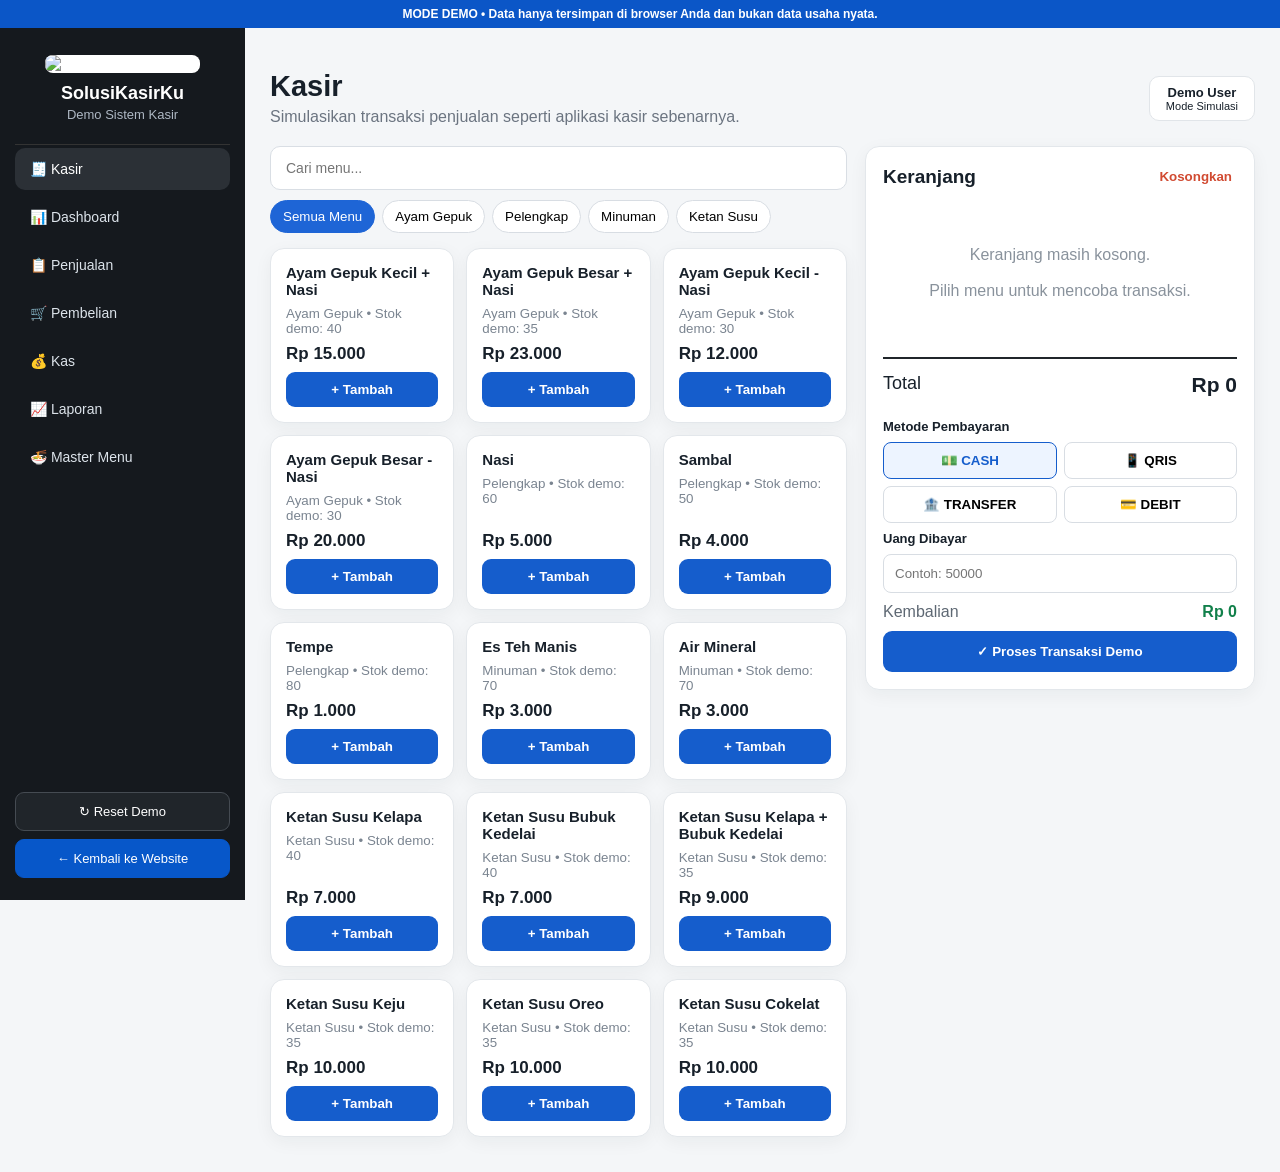
==== demo.html @ 07bee756 "Add files via upload" ====
<!DOCTYPE html>
<html lang="id">
<head>
<meta charset="UTF-8">
<meta name="viewport" content="width=device-width, initial-scale=1.0">
<meta name="description" content="Demo interaktif SolusiKasirKu - simulasi sistem kasir untuk UMKM.">
<title>Demo Sistem Kasir — SolusiKasirKu</title>
<link rel="icon" href="assets/logo.png">
<link rel="stylesheet" href="demo.css">
<style>
/* Tombol kembali dibuat sedikit lebih menonjol tanpa mengubah demo.css utama */
.back{background:#0757c9!important;border-color:#0757c9!important}
@media print{
  body *{visibility:hidden!important}
  #receiptModal,#receiptModal *{visibility:visible!important}
  #receiptModal{position:absolute!important;inset:0!important;background:#fff!important;padding:0!important}
  #receiptModal .modal-box{box-shadow:none!important;width:80mm!important;max-width:80mm!important;padding:10mm!important}
  #receiptModal .modal-actions{display:none!important}
}
</style>
</head>

<body>
<div class="demo-banner">MODE DEMO • Data hanya tersimpan di browser Anda dan bukan data usaha nyata.</div>

<aside class="sidebar">
  <div class="brand">
    <img src="assets/logo.png" alt="Logo SolusiKasirKu">
    <div>
      <h2>SolusiKasirKu</h2>
      <p>Demo Sistem Kasir</p>
    </div>
  </div>

  <button class="nav active" data-page="kasir">🧾 Kasir</button>
  <button class="nav" data-page="dashboard">📊 Dashboard</button>
  <button class="nav" data-page="penjualan">📋 Penjualan</button>
  <button class="nav" data-page="pembelian">🛒 Pembelian</button>
  <button class="nav" data-page="kas">💰 Kas</button>
  <button class="nav" data-page="laporan">📈 Laporan</button>
  <button class="nav" data-page="menu">🍜 Master Menu</button>

  <div class="sidebar-bottom">
    <button class="reset" id="resetDemo">↻ Reset Demo</button>
    <a class="back" href="index.html">← Kembali ke Website</a>
  </div>
</aside>

<main class="main">
  <div class="topbar">
    <div>
      <h1 id="pageTitle">Kasir</h1>
      <p id="pageSubtitle">Simulasikan transaksi penjualan seperti aplikasi kasir sebenarnya.</p>
    </div>
    <div class="demo-user">
      <strong>Demo User</strong><br>
      Mode Simulasi
    </div>
  </div>

  <!-- KASIR -->
  <section class="page active" id="page-kasir">
    <div class="pos-grid">
      <div class="products-panel">
        <div class="toolbar">
          <input id="searchMenu" type="search" placeholder="Cari menu...">
          <div class="chips" id="categories"></div>
        </div>
        <div class="product-grid" id="productGrid"></div>
      </div>

      <div class="card cart-panel">
        <div class="cart-head">
          <h2>Keranjang</h2>
          <button class="text-btn" id="clearCart">Kosongkan</button>
        </div>
        <div class="cart-items" id="cartItems"></div>

        <div class="cart-total">
          <span>Total</span>
          <strong id="cartTotal">Rp0</strong>
        </div>

        <div class="payment-box">
          <label>Metode Pembayaran</label>
          <div class="pay-methods">
            <button class="pay active" data-pay="CASH">💵 CASH</button>
            <button class="pay" data-pay="QRIS">📱 QRIS</button>
            <button class="pay" data-pay="TRANSFER">🏦 TRANSFER</button>
            <button class="pay" data-pay="DEBIT">💳 DEBIT</button>
          </div>

          <label id="cashLabel" for="cashPaid">Uang Dibayar</label>
          <input id="cashPaid" type="number" min="0" placeholder="Contoh: 50000">

          <div class="change">
            <span>Kembalian</span>
            <strong id="change">Rp0</strong>
          </div>

          <button class="primary big" id="checkout">✓ Proses Transaksi Demo</button>
        </div>
      </div>
    </div>
  </section>

  <!-- DASHBOARD -->
  <section class="page" id="page-dashboard">
    <div class="stats">
      <div class="stat"><span>Total Penjualan</span><strong id="dashSales">Rp0</strong></div>
      <div class="stat"><span>Transaksi</span><strong id="dashTransactions">0 transaksi</strong></div>
      <div class="stat"><span>Item Terjual</span><strong id="dashItems">0 pcs</strong></div>
      <div class="stat"><span>Kas Bersih</span><strong id="dashCash">Rp0</strong></div>
    </div>

    <div class="two-col">
      <div class="card">
        <div class="section-head">
          <h2>Grafik Penjualan</h2>
          <span class="badge">DEMO</span>
        </div>
        <div class="bars" id="dashboardBars"></div>
      </div>

      <div class="card">
        <div class="section-head">
          <h2>Menu Terlaris</h2>
          <span class="muted">berdasarkan transaksi demo</span>
        </div>
        <div id="topMenus"></div>
      </div>
    </div>
  </section>

  <!-- PENJUALAN -->
  <section class="page" id="page-penjualan">
    <div class="card">
      <div class="section-head">
        <h2>Riwayat Penjualan</h2>
        <span class="badge">DEMO</span>
      </div>
      <div class="table-wrap">
        <table>
          <thead>
            <tr>
              <th>No.</th><th>Waktu</th><th>Item</th><th>Pembayaran</th><th>Total</th><th>Aksi</th>
            </tr>
          </thead>
          <tbody id="salesTable"></tbody>
        </table>
      </div>
    </div>
  </section>

  <!-- PEMBELIAN -->
  <section class="page" id="page-pembelian">
    <div class="card">
      <div class="section-head">
        <div>
          <h2>Data Pembelian</h2>
          <p class="muted">Contoh pencatatan pembelian bahan/barang.</p>
        </div>
        <button class="primary" id="addPurchase">+ Tambah Pembelian</button>
      </div>
      <div class="table-wrap">
        <table>
          <thead><tr><th>Tanggal</th><th>Barang</th><th>Qty</th><th>Total</th></tr></thead>
          <tbody id="purchaseTable"></tbody>
        </table>
      </div>
    </div>
  </section>

  <!-- KAS -->
  <section class="page" id="page-kas">
    <div class="stats">
      <div class="stat"><span>Kas Masuk</span><strong id="cashIn">Rp0</strong></div>
      <div class="stat"><span>Kas Keluar</span><strong id="cashOut">Rp0</strong></div>
      <div class="stat"><span>Saldo Kas</span><strong id="cashBalance">Rp0</strong></div>
    </div>

    <div class="card">
      <div class="section-head">
        <div>
          <h2>Arus Kas</h2>
          <p class="muted">Simulasikan pemasukan dan pengeluaran.</p>
        </div>
        <button class="primary" id="addCash">+ Catat Kas</button>
      </div>
      <div class="table-wrap">
        <table>
          <thead><tr><th>Waktu</th><th>Keterangan</th><th>Jenis</th><th>Nominal</th></tr></thead>
          <tbody id="cashTable"></tbody>
        </table>
      </div>
    </div>
  </section>

  <!-- LAPORAN -->
  <section class="page" id="page-laporan">
    <div class="card">
      <div class="section-head">
        <div>
          <h2>Laporan Keuangan</h2>
          <p class="muted">Ringkasan berdasarkan data simulasi.</p>
        </div>
        <button class="secondary" id="printReport">🖨 Cetak Laporan</button>
      </div>
      <div id="reportContent"></div>
    </div>
  </section>

  <!-- MASTER MENU -->
  <section class="page" id="page-menu">
    <div class="card">
      <div class="section-head">
        <div>
          <h2>Master Menu</h2>
          <p class="muted">Tambahkan menu sendiri untuk mencoba sistem custom.</p>
        </div>
        <button class="primary" id="addMenu">+ Tambah Menu</button>
      </div>
      <div class="menu-admin" id="menuTable"></div>
    </div>
  </section>
</main>

<div class="toast" id="toast"></div>

<div class="modal" id="receiptModal">
  <div class="modal-box">
    <div id="receipt"></div>
    <div class="modal-actions">
      <button class="secondary" id="closeReceipt">Tutup</button>
      <button class="primary" id="printReceipt">🖨 Cetak Struk</button>
    </div>
  </div>
</div>

<script src="demo.js"></script>
</body>
</html>
---- demo.css ----
*{box-sizing:border-box}body{margin:0;font-family:Arial,Helvetica,sans-serif;background:#f4f6f8;color:#17202a}.demo-banner{position:fixed;top:0;left:0;right:0;z-index:20;background:#0b56c7;color:#fff;text-align:center;font-size:12px;font-weight:700;padding:7px}.sidebar{position:fixed;top:28px;bottom:0;left:0;width:245px;background:#15191e;color:#fff;padding:22px 15px;display:flex;flex-direction:column;z-index:10}.brand{text-align:center;padding:5px 8px 22px;border-bottom:1px solid #333}.brand img{width:92px;height:58px;object-fit:contain;background:#fff;border-radius:8px}.brand h2{font-size:18px;margin:10px 0 3px}.brand p{margin:0;color:#aeb8c4;font-size:13px}.nav{border:0;background:transparent;color:#dce3ea;text-align:left;padding:13px 15px;margin:3px 0;border-radius:10px;font-size:14px;cursor:pointer}.nav:hover,.nav.active{background:#2b3036;color:#fff}.sidebar-bottom{margin-top:auto}.reset,.back{display:block;width:100%;padding:11px;border:1px solid #454b52;border-radius:9px;background:#20252a;color:#fff;text-decoration:none;text-align:center;margin-top:8px;cursor:pointer;font-size:13px}.main{margin-left:245px;padding:70px 25px 35px}.topbar{display:flex;justify-content:space-between;align-items:center;margin-bottom:20px}.topbar h1{margin:0 0 5px;font-size:29px}.topbar p{margin:0;color:#6b7480}.demo-user{text-align:center;background:#fff;border:1px solid #e1e5e9;border-radius:10px;padding:8px 16px;font-size:11px}.demo-user strong{font-size:13px}.page{display:none}.page.active{display:block}.pos-grid{display:grid;grid-template-columns:minmax(0,1fr) 390px;gap:18px}.products-panel{min-width:0}.toolbar{display:flex;gap:10px;flex-wrap:wrap;margin-bottom:15px}.toolbar input{flex:1;min-width:220px;padding:13px 15px;border:1px solid #d9dee4;border-radius:10px;background:#fff;font-size:14px}.chips{display:flex;gap:7px;flex-wrap:wrap}.chip{border:1px solid #d8dde3;background:#fff;border-radius:20px;padding:8px 12px;cursor:pointer}.chip.active{background:#1e65d6;color:#fff;border-color:#1e65d6}.product-grid{display:grid;grid-template-columns:repeat(3,minmax(0,1fr));gap:12px}.card,.product{background:#fff;border:1px solid #e3e7eb;border-radius:14px;box-shadow:0 5px 18px rgba(20,30,40,.05)}.product{padding:15px;min-height:150px;display:flex;flex-direction:column}.product h3{font-size:15px;margin:0 0 8px}.product small{color:#7a8490;flex:1}.price{font-size:17px;font-weight:800;margin:8px 0}.primary,.secondary,.text-btn{border:0;border-radius:9px;padding:10px 14px;font-weight:700;cursor:pointer}.primary{background:#155dcc;color:#fff}.primary:hover{background:#0e4fae}.secondary{background:#eef3f8;color:#164a8c}.text-btn{background:none;color:#d14b32;padding:5px}.big{width:100%;padding:13px}.cart-panel{padding:17px;position:sticky;top:65px;height:max-content}.cart-head,.section-head{display:flex;align-items:center;justify-content:space-between;gap:10px}.cart-head h2,.section-head h2{margin:0;font-size:19px}.cart-items{min-height:130px;max-height:370px;overflow:auto;margin:12px 0}.empty{text-align:center;color:#89929c;padding:45px 5px}.cart-row{display:grid;grid-template-columns:1fr auto;gap:8px;padding:12px 0;border-bottom:1px solid #edf0f2}.cart-name{font-weight:700;font-size:13px}.cart-price{font-size:12px;color:#6d7680}.qty{display:flex;align-items:center;gap:6px}.qty button{width:27px;height:27px;border:1px solid #d8dde3;background:#fff;border-radius:6px;cursor:pointer}.cart-total{display:flex;justify-content:space-between;border-top:2px solid #20252a;padding:14px 0;font-size:18px}.cart-total strong{font-size:21px}.payment-box label{display:block;font-weight:700;font-size:13px;margin:8px 0}.payment-box input{width:100%;padding:11px;border:1px solid #d8dde3;border-radius:8px}.pay-methods{display:grid;grid-template-columns:1fr 1fr;gap:7px}.pay{padding:10px;border:1px solid #d8dde3;background:#fff;border-radius:8px;cursor:pointer;font-weight:700}.pay.active{border-color:#155dcc;background:#edf4ff;color:#155dcc}.change{display:flex;justify-content:space-between;padding:10px 0;color:#5e6873}.change strong{color:#12804b}.stats{display:grid;grid-template-columns:repeat(4,1fr);gap:14px;margin-bottom:18px}.stats.mini{margin-top:18px}.stat{background:#fff;border:1px solid #e2e6ea;border-radius:13px;padding:17px;box-shadow:0 5px 18px rgba(20,30,40,.04)}.stat span{display:block;color:#6f7882;font-size:13px;margin-bottom:8px}.stat strong{font-size:23px}.two-col{display:grid;grid-template-columns:1.4fr 1fr;gap:18px}.two-col .card,.page>.card{padding:20px}.bars{height:270px;display:flex;align-items:flex-end;gap:14px;border-bottom:1px solid #ddd;padding:20px 5px 0}.bar-item{flex:1;text-align:center}.bar{width:70%;margin:auto;border-radius:7px 7px 0 0;background:#2370df;min-height:4px}.bar-item small{display:block;margin-top:7px;color:#68737f}.top-item{margin:14px 0}.top-line{display:flex;justify-content:space-between;font-size:13px;margin-bottom:5px}.track{height:8px;background:#edf0f2;border-radius:10px;overflow:hidden}.fill{height:100%;background:#f59d10;border-radius:10px}.badge{background:#fff3dc;color:#a56200;border-radius:20px;padding:6px 9px;font-size:11px;font-weight:800}.muted{color:#6f7882}.table-wrap{overflow:auto;margin-top:16px}table{width:100%;border-collapse:collapse;font-size:13px}th,td{text-align:left;padding:12px;border-bottom:1px solid #edf0f2}th{background:#f7f8fa}.menu-admin{display:grid;grid-template-columns:repeat(3,1fr);gap:10px;margin-top:15px}.menu-row{border:1px solid #e2e6ea;border-radius:10px;padding:13px}.menu-row strong{display:block}.menu-row span{color:#6d7680;font-size:12px}.toast{position:fixed;right:22px;bottom:22px;background:#17202a;color:#fff;padding:13px 16px;border-radius:10px;opacity:0;transform:translateY(10px);transition:.2s;z-index:50}.toast.show{opacity:1;transform:none}.modal{display:none;position:fixed;inset:0;background:rgba(0,0,0,.55);z-index:40;align-items:center;justify-content:center;padding:15px}.modal.show{display:flex}.modal-box{background:#fff;width:min(420px,100%);border-radius:14px;padding:20px}.receipt{font-family:monospace}.receipt h2{text-align:center;margin:0}.receipt p{text-align:center;margin:5px 0 15px}.receipt-line{display:flex;justify-content:space-between;font-size:13px;margin:7px 0}.receipt-total{border-top:1px dashed #222;margin-top:12px;padding-top:10px;font-weight:800}.modal-actions{display:flex;gap:8px;margin-top:18px}.modal-actions>*{flex:1}@media(max-width:1000px){.pos-grid{grid-template-columns:1fr}.cart-panel{position:static}.product-grid{grid-template-columns:repeat(2,1fr)}.stats{grid-template-columns:repeat(2,1fr)}.two-col{grid-template-columns:1fr}.menu-admin{grid-template-columns:repeat(2,1fr)}}@media(max-width:680px){.sidebar{position:static;width:100%;height:auto;padding:10px;top:0}.demo-banner{position:static}.brand{display:flex;align-items:center;gap:10px;padding:5px 0 10px}.brand img{width:60px;height:40px}.brand h2{margin:0;font-size:16px}.brand p{display:none}.nav{display:inline-block;width:auto;padding:9px 10px}.sidebar-bottom{display:flex;gap:6px}.reset,.back{margin:5px 0}.main{margin:0;padding:18px 12px}.topbar h1{font-size:24px}.topbar{align-items:flex-start}.demo-user{display:none}.product-grid{grid-template-columns:1fr}.stats{grid-template-columns:1fr 1fr}.menu-admin{grid-template-columns:1fr}.cart-panel{padding:13px}}
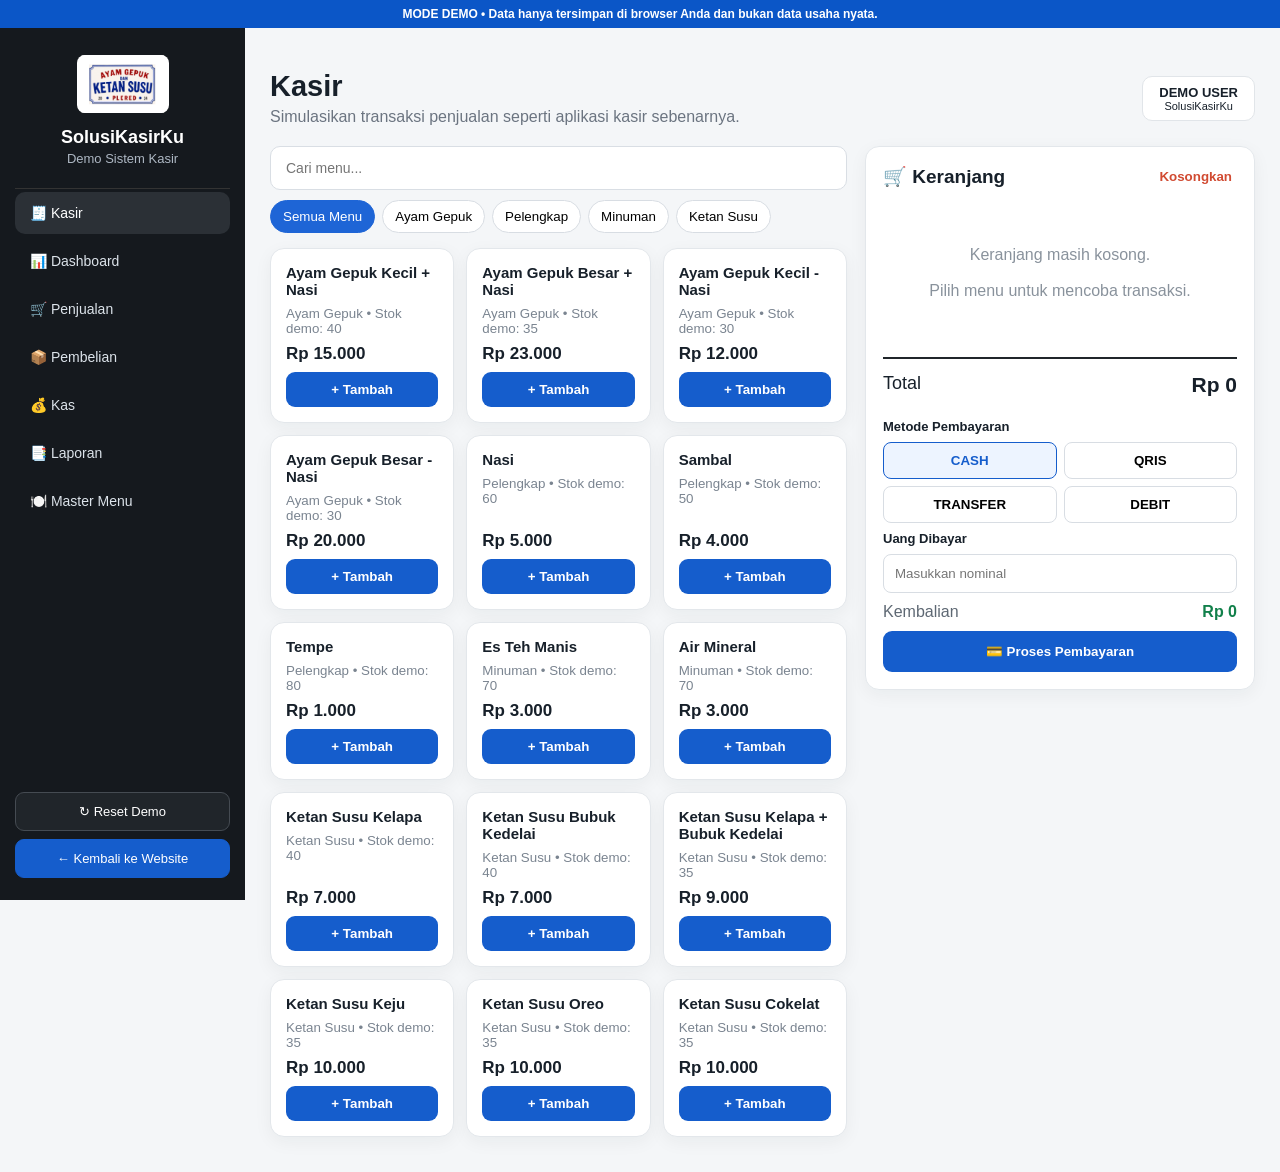
==== commit 46fc4127: "Add files via upload" ====
--- a/demo.html
+++ b/demo.html
@@ -3,43 +3,36 @@
 <head>
 <meta charset="UTF-8">
 <meta name="viewport" content="width=device-width, initial-scale=1.0">
-<meta name="description" content="Demo interaktif SolusiKasirKu - simulasi sistem kasir untuk UMKM.">
 <title>Demo Sistem Kasir — SolusiKasirKu</title>
-<link rel="icon" href="assets/logo.png">
-<link rel="stylesheet" href="demo.css">
+<link rel="icon" href="logo.png">
+<link rel="stylesheet" href="demo.css?v=3">
 <style>
-/* Tombol kembali dibuat sedikit lebih menonjol tanpa mengubah demo.css utama */
-.back{background:#0757c9!important;border-color:#0757c9!important}
+.back{background:#155dcc!important;color:#fff!important;border-color:#155dcc!important}
 @media print{
   body *{visibility:hidden!important}
   #receiptModal,#receiptModal *{visibility:visible!important}
-  #receiptModal{position:absolute!important;inset:0!important;background:#fff!important;padding:0!important}
-  #receiptModal .modal-box{box-shadow:none!important;width:80mm!important;max-width:80mm!important;padding:10mm!important}
+  #receiptModal{position:absolute!important;inset:0!important;background:#fff!important;display:block!important}
+  #receiptModal .modal-box{width:80mm!important;max-width:80mm!important;margin:0 auto!important;box-shadow:none!important}
   #receiptModal .modal-actions{display:none!important}
 }
 </style>
 </head>
-
 <body>
 <div class="demo-banner">MODE DEMO • Data hanya tersimpan di browser Anda dan bukan data usaha nyata.</div>
 
 <aside class="sidebar">
   <div class="brand">
-    <img src="assets/logo.png" alt="Logo SolusiKasirKu">
-    <div>
-      <h2>SolusiKasirKu</h2>
-      <p>Demo Sistem Kasir</p>
-    </div>
+    <img src="logo.png" alt="Logo SolusiKasirKu">
+    <h2>SolusiKasirKu</h2>
+    <p>Demo Sistem Kasir</p>
   </div>
-
   <button class="nav active" data-page="kasir">🧾 Kasir</button>
   <button class="nav" data-page="dashboard">📊 Dashboard</button>
-  <button class="nav" data-page="penjualan">📋 Penjualan</button>
-  <button class="nav" data-page="pembelian">🛒 Pembelian</button>
+  <button class="nav" data-page="penjualan">🛒 Penjualan</button>
+  <button class="nav" data-page="pembelian">📦 Pembelian</button>
   <button class="nav" data-page="kas">💰 Kas</button>
-  <button class="nav" data-page="laporan">📈 Laporan</button>
-  <button class="nav" data-page="menu">🍜 Master Menu</button>
-
+  <button class="nav" data-page="laporan">📑 Laporan</button>
+  <button class="nav" data-page="menu">🍽️ Master Menu</button>
   <div class="sidebar-bottom">
     <button class="reset" id="resetDemo">↻ Reset Demo</button>
     <a class="back" href="index.html">← Kembali ke Website</a>
@@ -52,13 +45,9 @@
       <h1 id="pageTitle">Kasir</h1>
       <p id="pageSubtitle">Simulasikan transaksi penjualan seperti aplikasi kasir sebenarnya.</p>
     </div>
-    <div class="demo-user">
-      <strong>Demo User</strong><br>
-      Mode Simulasi
-    </div>
+    <div class="demo-user"><strong>DEMO USER</strong><br>SolusiKasirKu</div>
   </div>
 
-  <!-- KASIR -->
   <section class="page active" id="page-kasir">
     <div class="pos-grid">
       <div class="products-panel">
@@ -68,43 +57,27 @@
         </div>
         <div class="product-grid" id="productGrid"></div>
       </div>
-
-      <div class="card cart-panel">
-        <div class="cart-head">
-          <h2>Keranjang</h2>
-          <button class="text-btn" id="clearCart">Kosongkan</button>
-        </div>
+      <aside class="card cart-panel">
+        <div class="cart-head"><h2>🛒 Keranjang</h2><button class="text-btn" id="clearCart">Kosongkan</button></div>
         <div class="cart-items" id="cartItems"></div>
-
-        <div class="cart-total">
-          <span>Total</span>
-          <strong id="cartTotal">Rp0</strong>
-        </div>
-
+        <div class="cart-total"><span>Total</span><strong id="cartTotal">Rp0</strong></div>
         <div class="payment-box">
           <label>Metode Pembayaran</label>
           <div class="pay-methods">
-            <button class="pay active" data-pay="CASH">💵 CASH</button>
-            <button class="pay" data-pay="QRIS">📱 QRIS</button>
-            <button class="pay" data-pay="TRANSFER">🏦 TRANSFER</button>
-            <button class="pay" data-pay="DEBIT">💳 DEBIT</button>
+            <button class="pay active" data-pay="CASH">CASH</button>
+            <button class="pay" data-pay="QRIS">QRIS</button>
+            <button class="pay" data-pay="TRANSFER">TRANSFER</button>
+            <button class="pay" data-pay="DEBIT">DEBIT</button>
           </div>
-
-          <label id="cashLabel" for="cashPaid">Uang Dibayar</label>
-          <input id="cashPaid" type="number" min="0" placeholder="Contoh: 50000">
-
-          <div class="change">
-            <span>Kembalian</span>
-            <strong id="change">Rp0</strong>
-          </div>
-
-          <button class="primary big" id="checkout">✓ Proses Transaksi Demo</button>
+          <label id="cashLabel">Uang Dibayar</label>
+          <input id="cashPaid" type="number" min="0" placeholder="Masukkan nominal">
+          <div class="change"><span>Kembalian</span><strong id="change">Rp0</strong></div>
+          <button class="primary big" id="checkout">💳 Proses Pembayaran</button>
         </div>
-      </div>
+      </aside>
     </div>
   </section>
 
-  <!-- DASHBOARD -->
   <section class="page" id="page-dashboard">
     <div class="stats">
       <div class="stat"><span>Total Penjualan</span><strong id="dashSales">Rp0</strong></div>
@@ -112,114 +85,50 @@
       <div class="stat"><span>Item Terjual</span><strong id="dashItems">0 pcs</strong></div>
       <div class="stat"><span>Kas Bersih</span><strong id="dashCash">Rp0</strong></div>
     </div>
-
     <div class="two-col">
-      <div class="card">
-        <div class="section-head">
-          <h2>Grafik Penjualan</h2>
-          <span class="badge">DEMO</span>
-        </div>
-        <div class="bars" id="dashboardBars"></div>
-      </div>
-
-      <div class="card">
-        <div class="section-head">
-          <h2>Menu Terlaris</h2>
-          <span class="muted">berdasarkan transaksi demo</span>
-        </div>
-        <div id="topMenus"></div>
-      </div>
+      <div class="card"><div class="section-head"><h2>Penjualan Demo</h2><span class="badge">LIVE</span></div><div class="bars" id="dashboardBars"></div></div>
+      <div class="card"><div class="section-head"><h2>Menu Terlaris</h2></div><div id="topMenus"></div></div>
     </div>
   </section>
 
-  <!-- PENJUALAN -->
   <section class="page" id="page-penjualan">
     <div class="card">
-      <div class="section-head">
-        <h2>Riwayat Penjualan</h2>
-        <span class="badge">DEMO</span>
-      </div>
-      <div class="table-wrap">
-        <table>
-          <thead>
-            <tr>
-              <th>No.</th><th>Waktu</th><th>Item</th><th>Pembayaran</th><th>Total</th><th>Aksi</th>
-            </tr>
-          </thead>
-          <tbody id="salesTable"></tbody>
-        </table>
-      </div>
+      <div class="section-head"><h2>Riwayat Penjualan Demo</h2><span class="badge">DEMO</span></div>
+      <div class="table-wrap"><table><thead><tr><th>No</th><th>Waktu</th><th>Item</th><th>Bayar</th><th>Total</th><th></th></tr></thead><tbody id="salesTable"></tbody></table></div>
     </div>
   </section>
 
-  <!-- PEMBELIAN -->
   <section class="page" id="page-pembelian">
     <div class="card">
-      <div class="section-head">
-        <div>
-          <h2>Data Pembelian</h2>
-          <p class="muted">Contoh pencatatan pembelian bahan/barang.</p>
-        </div>
-        <button class="primary" id="addPurchase">+ Tambah Pembelian</button>
-      </div>
-      <div class="table-wrap">
-        <table>
-          <thead><tr><th>Tanggal</th><th>Barang</th><th>Qty</th><th>Total</th></tr></thead>
-          <tbody id="purchaseTable"></tbody>
-        </table>
-      </div>
+      <div class="section-head"><h2>Pembelian</h2><button class="primary" id="addPurchase">+ Tambah Pembelian</button></div>
+      <div class="table-wrap"><table><thead><tr><th>Tanggal</th><th>Nama</th><th>Qty</th><th>Total</th></tr></thead><tbody id="purchaseTable"></tbody></table></div>
     </div>
   </section>
 
-  <!-- KAS -->
   <section class="page" id="page-kas">
     <div class="stats">
       <div class="stat"><span>Kas Masuk</span><strong id="cashIn">Rp0</strong></div>
       <div class="stat"><span>Kas Keluar</span><strong id="cashOut">Rp0</strong></div>
       <div class="stat"><span>Saldo Kas</span><strong id="cashBalance">Rp0</strong></div>
+      <div class="stat"><span>Status</span><strong>DEMO</strong></div>
     </div>
-
     <div class="card">
-      <div class="section-head">
-        <div>
-          <h2>Arus Kas</h2>
-          <p class="muted">Simulasikan pemasukan dan pengeluaran.</p>
-        </div>
-        <button class="primary" id="addCash">+ Catat Kas</button>
-      </div>
-      <div class="table-wrap">
-        <table>
-          <thead><tr><th>Waktu</th><th>Keterangan</th><th>Jenis</th><th>Nominal</th></tr></thead>
-          <tbody id="cashTable"></tbody>
-        </table>
-      </div>
+      <div class="section-head"><h2>Catatan Kas</h2><button class="primary" id="addCash">+ Tambah Kas</button></div>
+      <div class="table-wrap"><table><thead><tr><th>Waktu</th><th>Keterangan</th><th>Jenis</th><th>Nominal</th></tr></thead><tbody id="cashTable"></tbody></table></div>
     </div>
   </section>
 
-  <!-- LAPORAN -->
   <section class="page" id="page-laporan">
     <div class="card">
-      <div class="section-head">
-        <div>
-          <h2>Laporan Keuangan</h2>
-          <p class="muted">Ringkasan berdasarkan data simulasi.</p>
-        </div>
-        <button class="secondary" id="printReport">🖨 Cetak Laporan</button>
-      </div>
+      <div class="section-head"><h2>Laporan Keuangan Demo</h2><button class="secondary" id="printReport">🖨 Cetak</button></div>
       <div id="reportContent"></div>
     </div>
   </section>
 
-  <!-- MASTER MENU -->
   <section class="page" id="page-menu">
     <div class="card">
-      <div class="section-head">
-        <div>
-          <h2>Master Menu</h2>
-          <p class="muted">Tambahkan menu sendiri untuk mencoba sistem custom.</p>
-        </div>
-        <button class="primary" id="addMenu">+ Tambah Menu</button>
-      </div>
+      <div class="section-head"><h2>Master Menu</h2><button class="primary" id="addMenu">+ Tambah Menu</button></div>
+      <p class="muted">Data menu di bawah hanya untuk simulasi demo.</p>
       <div class="menu-admin" id="menuTable"></div>
     </div>
   </section>
@@ -237,6 +146,6 @@
   </div>
 </div>
 
-<script src="demo.js"></script>
+<script src="demo.js?v=3"></script>
 </body>
-</html>
+</html>
